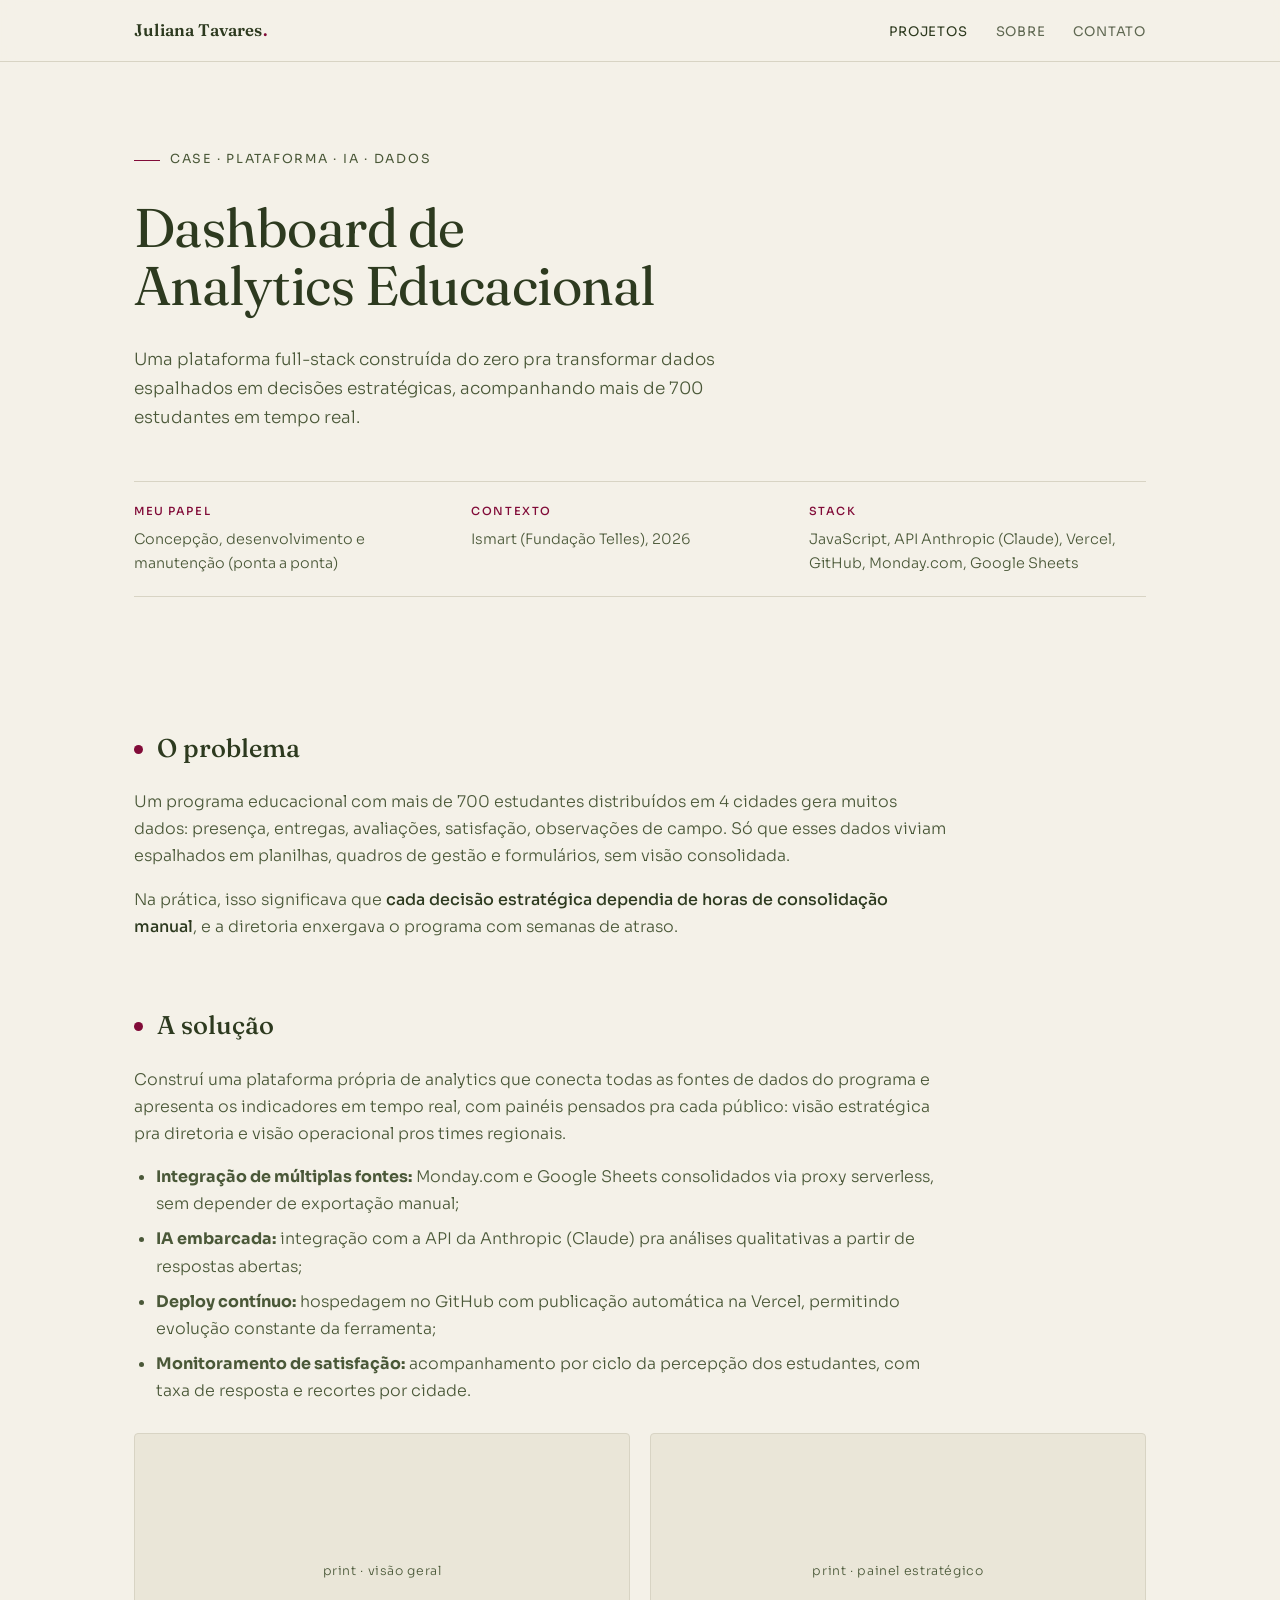
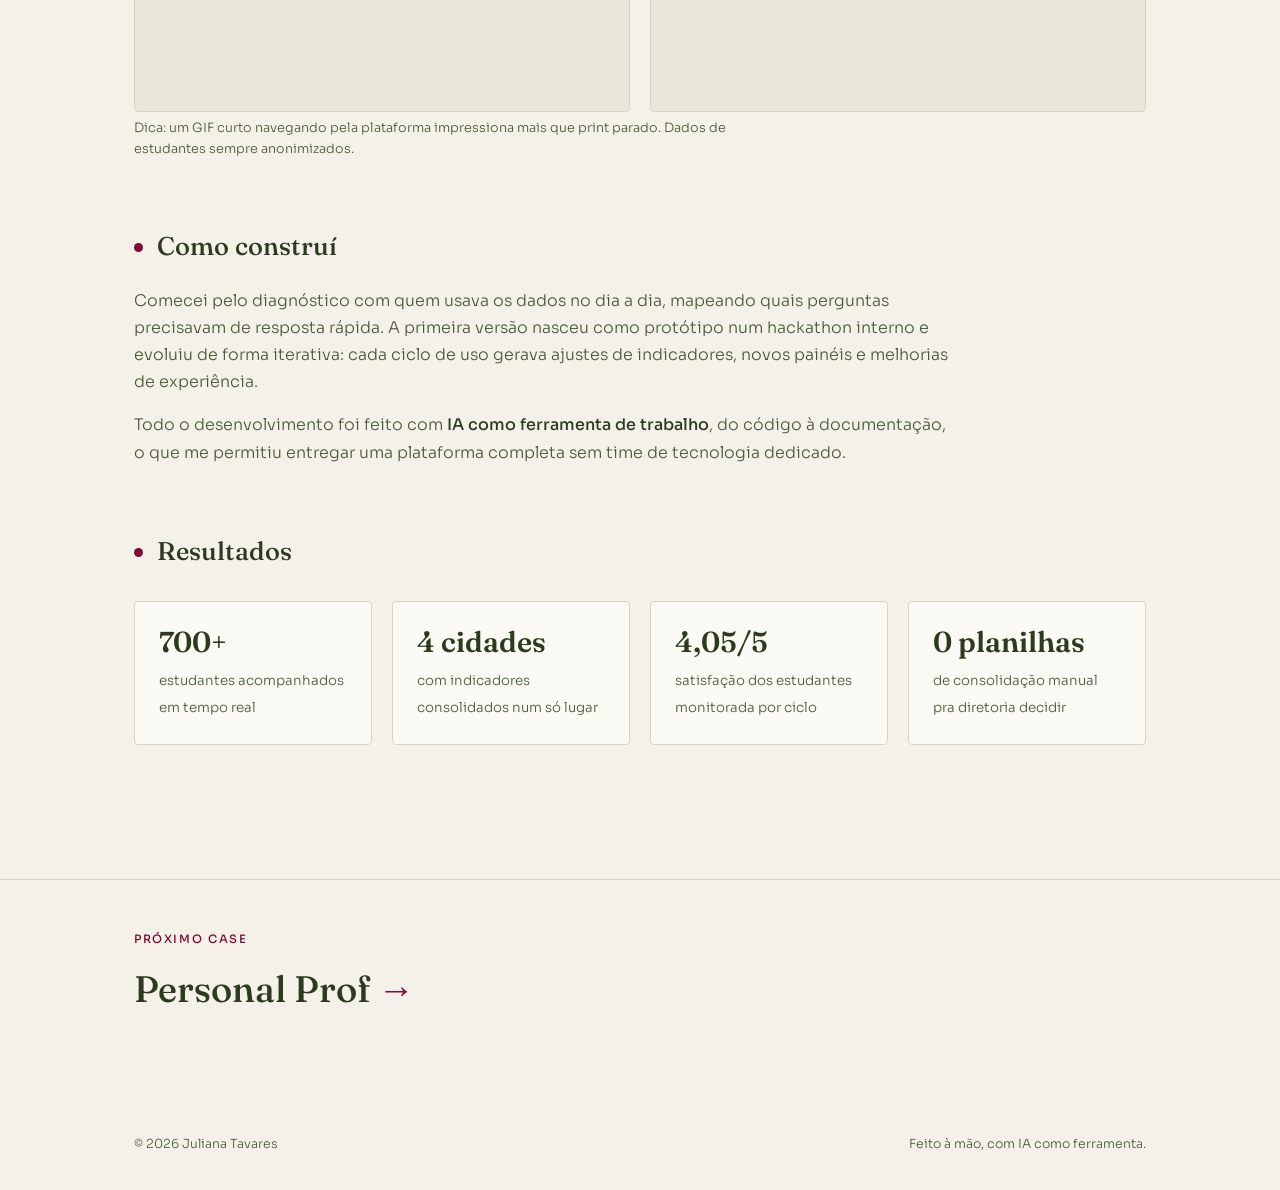
==== projeto-dashboard.html @ 5e798816 "Create projeto-dashboard.html" ====
<!DOCTYPE html>
<html lang="pt-BR">
<head>
<meta charset="UTF-8">
<meta name="viewport" content="width=device-width, initial-scale=1.0">
<title>Dashboard de Analytics Educacional · Juliana Tavares</title>
<meta name="description" content="Case: plataforma full-stack de analytics educacional com IA, construída por Juliana Tavares.">
<link rel="preconnect" href="https://fonts.googleapis.com">
<link rel="preconnect" href="https://fonts.gstatic.com" crossorigin>
<link href="https://fonts.googleapis.com/css2?family=Fraunces:ital,opsz,wght@0,9..144,300..700;1,9..144,300..700&family=Sora:wght@300;400;500;600&display=swap" rel="stylesheet">
<link rel="stylesheet" href="styles.css">
</head>
<body>

<nav>
  <div class="nav-inner">
    <a class="marca" href="index.html">Juliana Tavares<span>.</span></a>
    <ul class="nav-links">
      <li><a href="projetos.html" aria-current="page">Projetos</a></li>
      <li><a href="index.html#sobre">Sobre</a></li>
      <li><a href="index.html#contato">Contato</a></li>
    </ul>
  </div>
</nav>

<header class="hero hero-curto">
  <div class="wrap">
    <p class="eyebrow">Case · Plataforma · IA · Dados</p>
    <h1 class="titulo-pagina">Dashboard de Analytics Educacional</h1>
    <p class="hero-sub">Uma plataforma full-stack construída do zero pra transformar dados espalhados em decisões estratégicas, acompanhando mais de 700 estudantes em tempo real.</p>

    <div class="case-meta">
      <div><strong>Meu papel</strong>Concepção, desenvolvimento e manutenção (ponta a ponta)</div>
      <div><strong>Contexto</strong>Ismart (Fundação Telles), 2026</div>
      <div><strong>Stack</strong>JavaScript, API Anthropic (Claude), Vercel, GitHub, Monday.com, Google Sheets</div>
    </div>
  </div>
</header>

<div class="case-corpo">
  <div class="wrap">

    <div class="case-secao">
      <h2>O problema</h2>
      <p>Um programa educacional com mais de 700 estudantes distribuídos em 4 cidades gera muitos dados: presença, entregas, avaliações, satisfação, observações de campo. Só que esses dados viviam espalhados em planilhas, quadros de gestão e formulários, sem visão consolidada.</p>
      <p>Na prática, isso significava que <strong>cada decisão estratégica dependia de horas de consolidação manual</strong>, e a diretoria enxergava o programa com semanas de atraso.</p>
    </div>

    <div class="case-secao">
      <h2>A solução</h2>
      <p>Construí uma plataforma própria de analytics que conecta todas as fontes de dados do programa e apresenta os indicadores em tempo real, com painéis pensados pra cada público: visão estratégica pra diretoria e visão operacional pros times regionais.</p>
      <ul>
        <li><strong>Integração de múltiplas fontes:</strong> Monday.com e Google Sheets consolidados via proxy serverless, sem depender de exportação manual;</li>
        <li><strong>IA embarcada:</strong> integração com a API da Anthropic (Claude) pra análises qualitativas a partir de respostas abertas;</li>
        <li><strong>Deploy contínuo:</strong> hospedagem no GitHub com publicação automática na Vercel, permitindo evolução constante da ferramenta;</li>
        <li><strong>Monitoramento de satisfação:</strong> acompanhamento por ciclo da percepção dos estudantes, com taxa de resposta e recortes por cidade.</li>
      </ul>

      <div class="galeria">
        <div class="foto">
          <!-- Troque por: <img src="fotos/dashboard-visao-geral.png" alt="Visão geral do dashboard"> -->
          print · visão geral
        </div>
        <div class="foto">
          <!-- Troque por: <img src="fotos/dashboard-painel.png" alt="Painel estratégico"> -->
          print · painel estratégico
        </div>
      </div>
      <p class="legenda">Dica: um GIF curto navegando pela plataforma impressiona mais que print parado. Dados de estudantes sempre anonimizados.</p>
    </div>

    <div class="case-secao">
      <h2>Como construí</h2>
      <p>Comecei pelo diagnóstico com quem usava os dados no dia a dia, mapeando quais perguntas precisavam de resposta rápida. A primeira versão nasceu como protótipo num hackathon interno e evoluiu de forma iterativa: cada ciclo de uso gerava ajustes de indicadores, novos painéis e melhorias de experiência.</p>
      <p>Todo o desenvolvimento foi feito com <strong>IA como ferramenta de trabalho</strong>, do código à documentação, o que me permitiu entregar uma plataforma completa sem time de tecnologia dedicado.</p>
    </div>

    <div class="case-secao">
      <h2>Resultados</h2>
      <div class="resultados">
        <div class="resultado"><strong>700+</strong><span>estudantes acompanhados em tempo real</span></div>
        <div class="resultado"><strong>4 cidades</strong><span>com indicadores consolidados num só lugar</span></div>
        <div class="resultado"><strong>4,05/5</strong><span>satisfação dos estudantes monitorada por ciclo</span></div>
        <div class="resultado"><strong>0 planilhas</strong><span>de consolidação manual pra diretoria decidir</span></div>
      </div>
    </div>

  </div>
</div>

<div class="proximo">
  <a href="projeto-personal-prof.html">
    <span class="rotulo">Próximo case</span>
    <span class="nome">Personal Prof</span>
  </a>
</div>

<footer>
  <div class="wrap">
    <span>© 2026 Juliana Tavares</span>
    <span>Feito à mão, com IA como ferramenta.</span>
  </div>
</footer>

</body>
</html>
---- styles.css ----
:root{
  --musgo:#2D3A1F;
  --musgo-medio:#4A5838;
  --creme:#F4F1E8;
  --creme-escuro:#EAE6D8;
  --vinho:#810B38;
  --card:#FBFAF4;
  --linha:#D8D4C4;
}
*{margin:0;padding:0;box-sizing:border-box}
html{scroll-behavior:smooth}
@media (prefers-reduced-motion: reduce){
  html{scroll-behavior:auto}
  *,*::before,*::after{animation:none!important;transition:none!important}
}
body{
  background:var(--creme);
  color:var(--musgo);
  font-family:'Sora',sans-serif;
  font-weight:300;
  line-height:1.7;
  font-size:1rem;
}
::selection{background:var(--musgo);color:var(--creme)}
a{color:inherit}
a:focus-visible,button:focus-visible{outline:2px solid var(--vinho);outline-offset:3px;border-radius:2px}
.wrap{max-width:1060px;margin:0 auto;padding:0 24px}

/* ---------- NAV ---------- */
nav{
  position:sticky;top:0;z-index:10;
  background:color-mix(in srgb, var(--creme) 88%, transparent);
  backdrop-filter:blur(8px);
  border-bottom:1px solid var(--linha);
}
.nav-inner{display:flex;justify-content:space-between;align-items:center;padding:16px 24px;max-width:1060px;margin:0 auto}
.marca{font-family:'Fraunces',serif;font-weight:600;font-size:1.05rem;text-decoration:none;letter-spacing:.01em}
.marca span{color:var(--vinho)}
.nav-links{display:flex;gap:28px;list-style:none}
.nav-links a{text-decoration:none;font-size:.82rem;font-weight:400;letter-spacing:.06em;text-transform:uppercase;opacity:.75;transition:opacity .2s}
.nav-links a:hover,.nav-links a[aria-current]{opacity:1}
@media(max-width:640px){.nav-links{gap:16px}.nav-links a{font-size:.72rem}}

/* ---------- HERO ---------- */
header.hero{padding:110px 0 90px}
header.hero-curto{padding:80px 0 60px}
.eyebrow{
  display:inline-flex;align-items:center;gap:10px;
  font-size:.78rem;letter-spacing:.14em;text-transform:uppercase;font-weight:400;
  margin-bottom:28px;color:var(--musgo-medio);
}
.eyebrow::before{content:"";width:26px;height:1px;background:var(--vinho)}
h1{
  font-family:'Fraunces',serif;
  font-weight:400;
  font-size:clamp(2.4rem,6vw,4.4rem);
  line-height:1.08;
  letter-spacing:-.01em;
  max-width:16ch;
}
h1 em{font-style:italic;font-weight:500;color:var(--vinho)}
h1.titulo-pagina{font-size:clamp(2rem,5vw,3.4rem)}
.hero-sub{margin-top:30px;max-width:52ch;font-size:1.06rem;color:var(--musgo-medio)}
.hero-acoes{margin-top:44px;display:flex;gap:18px;flex-wrap:wrap}
.botao{
  display:inline-block;text-decoration:none;
  font-size:.85rem;font-weight:500;letter-spacing:.05em;
  padding:14px 28px;border-radius:2px;
  transition:transform .18s ease, background .18s ease;
}
.botao:hover{transform:translateY(-2px)}
.botao-cheio{background:var(--musgo);color:var(--creme)}
.botao-cheio:hover{background:#38471f}
.botao-borda{border:1px solid var(--musgo);color:var(--musgo)}
.botao-borda:hover{background:var(--creme-escuro)}

/* ---------- FAIXA ---------- */
.faixa{background:var(--musgo);color:var(--creme);padding:20px 0;overflow:hidden}
.faixa-itens{display:flex;flex-wrap:wrap;justify-content:space-between;max-width:1060px;margin:0 auto;padding:0 24px}
.faixa-item{padding:8px 18px 8px 0;font-size:.85rem;letter-spacing:.03em}
.faixa-item strong{font-family:'Fraunces',serif;font-weight:600;font-size:1.35rem;display:block;letter-spacing:0}

/* ---------- SEÇÕES ---------- */
section{padding:90px 0}
.sec-titulo{
  font-family:'Fraunces',serif;font-weight:500;
  font-size:clamp(1.7rem,3.5vw,2.4rem);
  margin-bottom:14px;letter-spacing:-.01em;
}
.sec-sub{color:var(--musgo-medio);max-width:60ch;margin-bottom:52px}

/* ---------- CARDS DE PROJETO ---------- */
.projetos{display:grid;grid-template-columns:1fr 1fr;gap:28px}
@media(max-width:800px){.projetos{grid-template-columns:1fr}}
a.projeto{text-decoration:none}
.projeto{
  background:var(--card);
  border:1px solid var(--linha);
  border-radius:4px;
  padding:34px 32px 30px;
  display:flex;flex-direction:column;
  transition:transform .18s ease, box-shadow .18s ease;
}
.projeto:hover{transform:translateY(-4px);box-shadow:0 14px 34px rgba(45,58,31,.10)}
.projeto-tag{font-size:.7rem;letter-spacing:.14em;text-transform:uppercase;font-weight:500;color:var(--vinho);margin-bottom:14px}
.projeto h3{font-family:'Fraunces',serif;font-weight:500;font-size:1.45rem;line-height:1.25;margin-bottom:14px}
.projeto p{font-size:.94rem;color:var(--musgo-medio);flex-grow:1}
.projeto-foto{
  margin:22px -32px;
  background:var(--creme-escuro);
  border-top:1px solid var(--linha);
  border-bottom:1px solid var(--linha);
  aspect-ratio:16/8.5;
  display:flex;align-items:center;justify-content:center;
  font-size:.78rem;color:var(--musgo-medio);letter-spacing:.05em;
  overflow:hidden;
}
.projeto-foto img{width:100%;height:100%;object-fit:cover;display:block}
.projeto-meta{display:flex;flex-wrap:wrap;gap:8px;margin-top:6px}
.chip{
  font-size:.72rem;font-weight:400;letter-spacing:.04em;
  border:1px solid var(--linha);
  padding:5px 12px;border-radius:100px;
  background:var(--creme);
}
.ver-case{
  margin-top:20px;font-size:.82rem;font-weight:500;letter-spacing:.06em;
  text-transform:uppercase;color:var(--vinho);
}
.ver-case::after{content:" →"}

/* ---------- PÁGINA DE PROJETO (CASE) ---------- */
.case-meta{
  display:flex;flex-wrap:wrap;gap:0;
  border-top:1px solid var(--linha);border-bottom:1px solid var(--linha);
  margin-top:48px;
}
.case-meta div{
  flex:1;min-width:180px;padding:20px 24px 20px 0;
  font-size:.9rem;color:var(--musgo-medio);
}
.case-meta div strong{
  display:block;font-size:.7rem;letter-spacing:.14em;text-transform:uppercase;
  color:var(--vinho);font-weight:500;margin-bottom:6px;
}
.case-corpo{padding:70px 0}
.case-secao{margin-bottom:64px}
.case-secao h2{
  font-family:'Fraunces',serif;font-weight:500;font-size:1.6rem;
  margin-bottom:18px;display:flex;align-items:baseline;gap:14px;
}
.case-secao h2::before{
  content:"";width:9px;height:9px;border-radius:50%;
  background:var(--vinho);flex-shrink:0;transform:translateY(-3px);
}
.case-secao p{max-width:68ch;color:var(--musgo-medio);margin-bottom:16px}
.case-secao p strong{color:var(--musgo);font-weight:500}
.case-secao ul{max-width:68ch;color:var(--musgo-medio);padding-left:22px;margin-bottom:16px}
.case-secao li{margin-bottom:8px}

.galeria{display:grid;grid-template-columns:1fr 1fr;gap:20px;margin:28px 0 8px}
@media(max-width:700px){.galeria{grid-template-columns:1fr}}
.galeria-cheia{grid-template-columns:1fr}
.foto{
  background:var(--creme-escuro);
  border:1px solid var(--linha);border-radius:4px;
  aspect-ratio:16/9;
  display:flex;align-items:center;justify-content:center;
  font-size:.78rem;color:var(--musgo-medio);letter-spacing:.05em;
  overflow:hidden;
}
.foto img{width:100%;height:100%;object-fit:cover;display:block}
.legenda{font-size:.8rem;color:var(--musgo-medio);margin-top:-2px;margin-bottom:24px}

.resultados{display:grid;grid-template-columns:repeat(auto-fit,minmax(180px,1fr));gap:20px;margin-top:28px}
.resultado{
  background:var(--card);border:1px solid var(--linha);border-radius:4px;
  padding:24px;
}
.resultado strong{
  font-family:'Fraunces',serif;font-weight:600;font-size:1.8rem;
  display:block;line-height:1.1;margin-bottom:8px;color:var(--musgo);
}
.resultado span{font-size:.84rem;color:var(--musgo-medio)}

.proximo{
  border-top:1px solid var(--linha);
  padding:50px 0 80px;
}
.proximo a{
  text-decoration:none;display:block;max-width:1060px;margin:0 auto;padding:0 24px;
}
.proximo .rotulo{display:block;font-size:.72rem;letter-spacing:.14em;text-transform:uppercase;color:var(--vinho);font-weight:500}
.proximo .nome{
  font-family:'Fraunces',serif;font-weight:500;
  font-size:clamp(1.5rem,3.5vw,2.3rem);margin-top:8px;
  transition:transform .18s ease;display:inline-block;
}
.proximo a:hover .nome{transform:translateX(8px)}
.proximo .nome::after{content:" →";color:var(--vinho)}

/* ---------- SOBRE / CONTATO / FOOTER ---------- */
.ciclo{background:var(--creme-escuro);border-top:1px solid var(--linha);border-bottom:1px solid var(--linha)}
.ciclo-grid{display:grid;grid-template-columns:1fr 1fr 1fr;gap:36px}
@media(max-width:800px){.ciclo-grid{grid-template-columns:1fr}}
.ciclo-item h3{
  font-family:'Fraunces',serif;font-weight:500;font-size:1.25rem;margin-bottom:12px;
  display:flex;align-items:baseline;gap:12px;
}
.ciclo-item h3::before{
  content:"";width:9px;height:9px;border-radius:50%;
  background:var(--vinho);flex-shrink:0;transform:translateY(-2px);
}
.ciclo-item p{font-size:.93rem;color:var(--musgo-medio)}

.sobre-grid{display:grid;grid-template-columns:1.2fr .8fr;gap:64px;align-items:start}
@media(max-width:800px){.sobre-grid{grid-template-columns:1fr;gap:40px}}
.sobre-texto p{margin-bottom:20px;color:var(--musgo-medio)}
.sobre-texto p strong{color:var(--musgo);font-weight:500}
.sobre-lista{list-style:none;border-top:1px solid var(--linha)}
.sobre-lista li{
  padding:16px 0;border-bottom:1px solid var(--linha);
  font-size:.9rem;display:flex;justify-content:space-between;gap:16px;
}
.sobre-lista li span:last-child{color:var(--musgo-medio);text-align:right}
.sobre-lista a{color:var(--vinho);text-decoration-thickness:1px;text-underline-offset:3px}

.contato{background:var(--musgo);color:var(--creme)}
.contato .sec-titulo{color:var(--creme)}
.contato .sec-sub{color:#C9CDB8;margin-bottom:36px}
.contato-links{display:flex;gap:18px;flex-wrap:wrap}
.contato .botao-cheio{background:var(--creme);color:var(--musgo)}
.contato .botao-cheio:hover{background:#fff}
.contato .botao-borda{border-color:#8A9377;color:var(--creme)}
.contato .botao-borda:hover{background:rgba(244,241,232,.08)}

footer{padding:34px 0;font-size:.78rem;color:var(--musgo-medio)}
footer .wrap{display:flex;justify-content:space-between;flex-wrap:wrap;gap:10px}
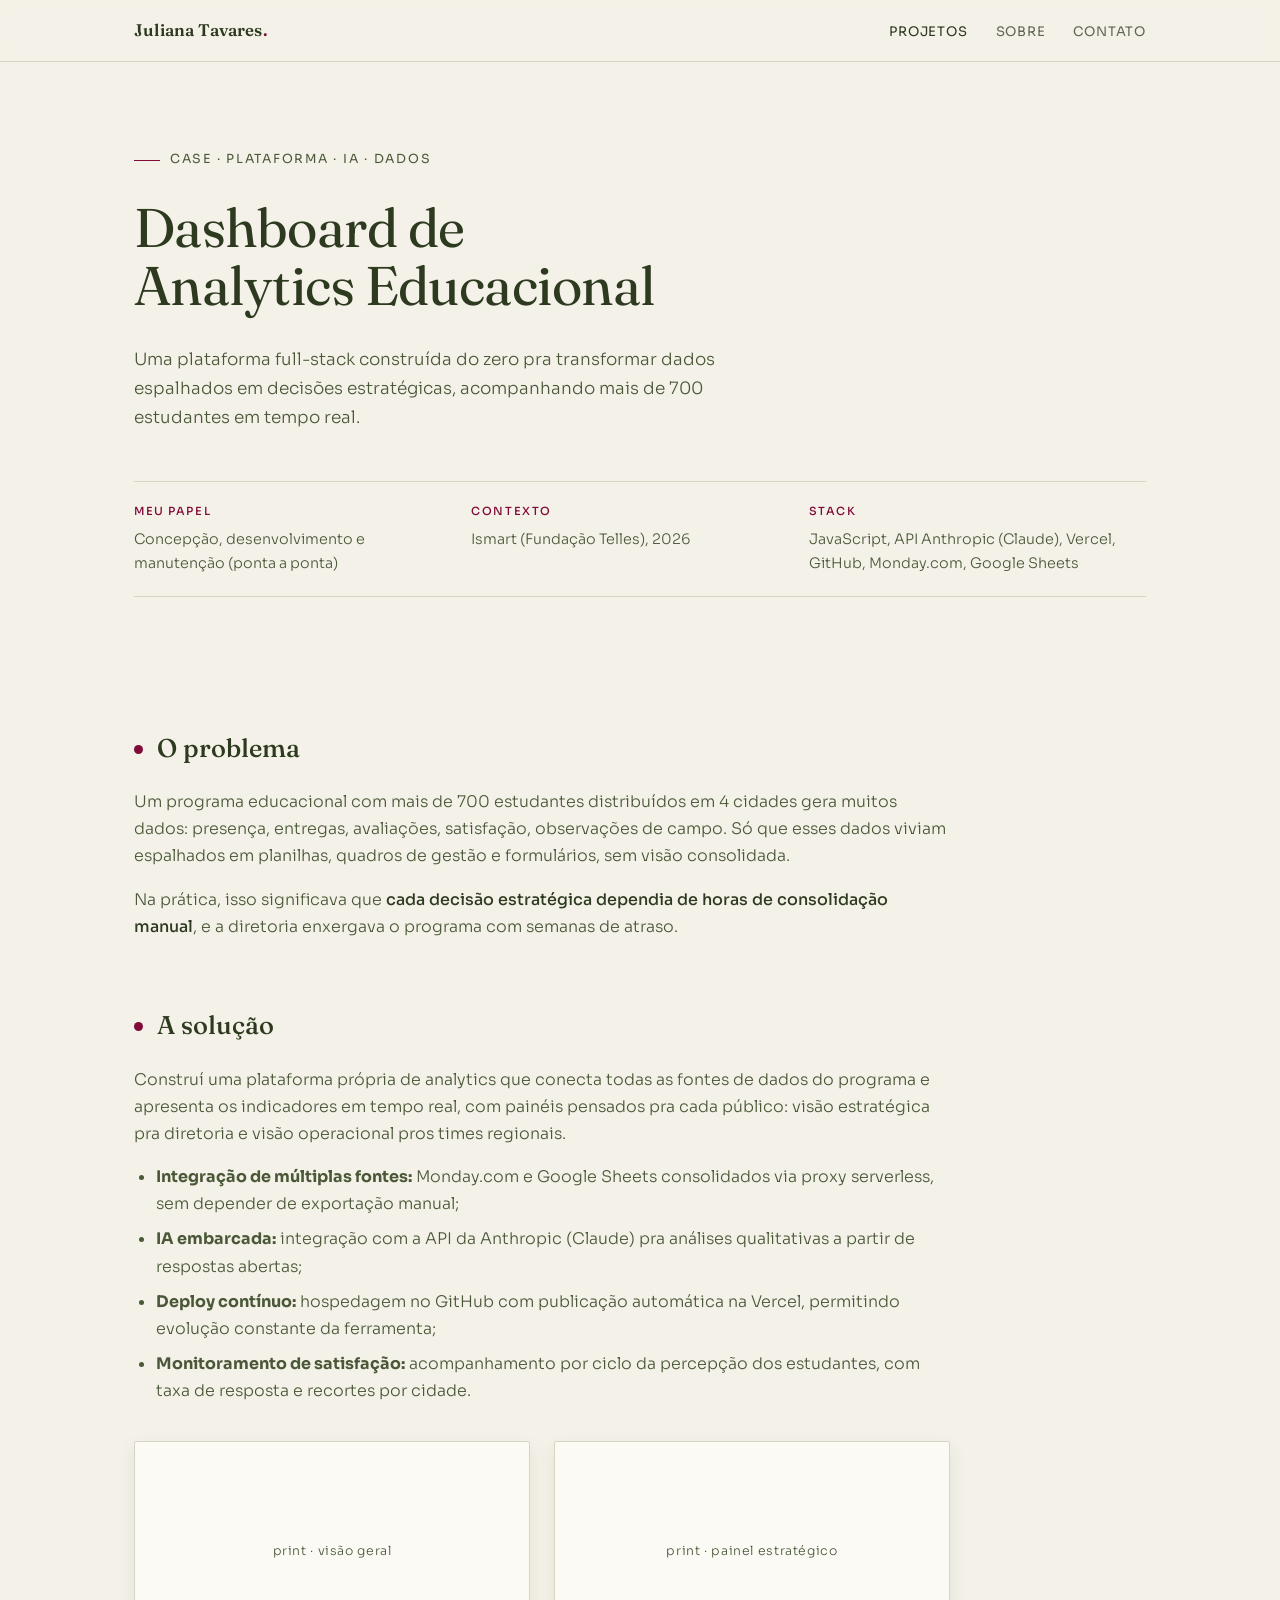
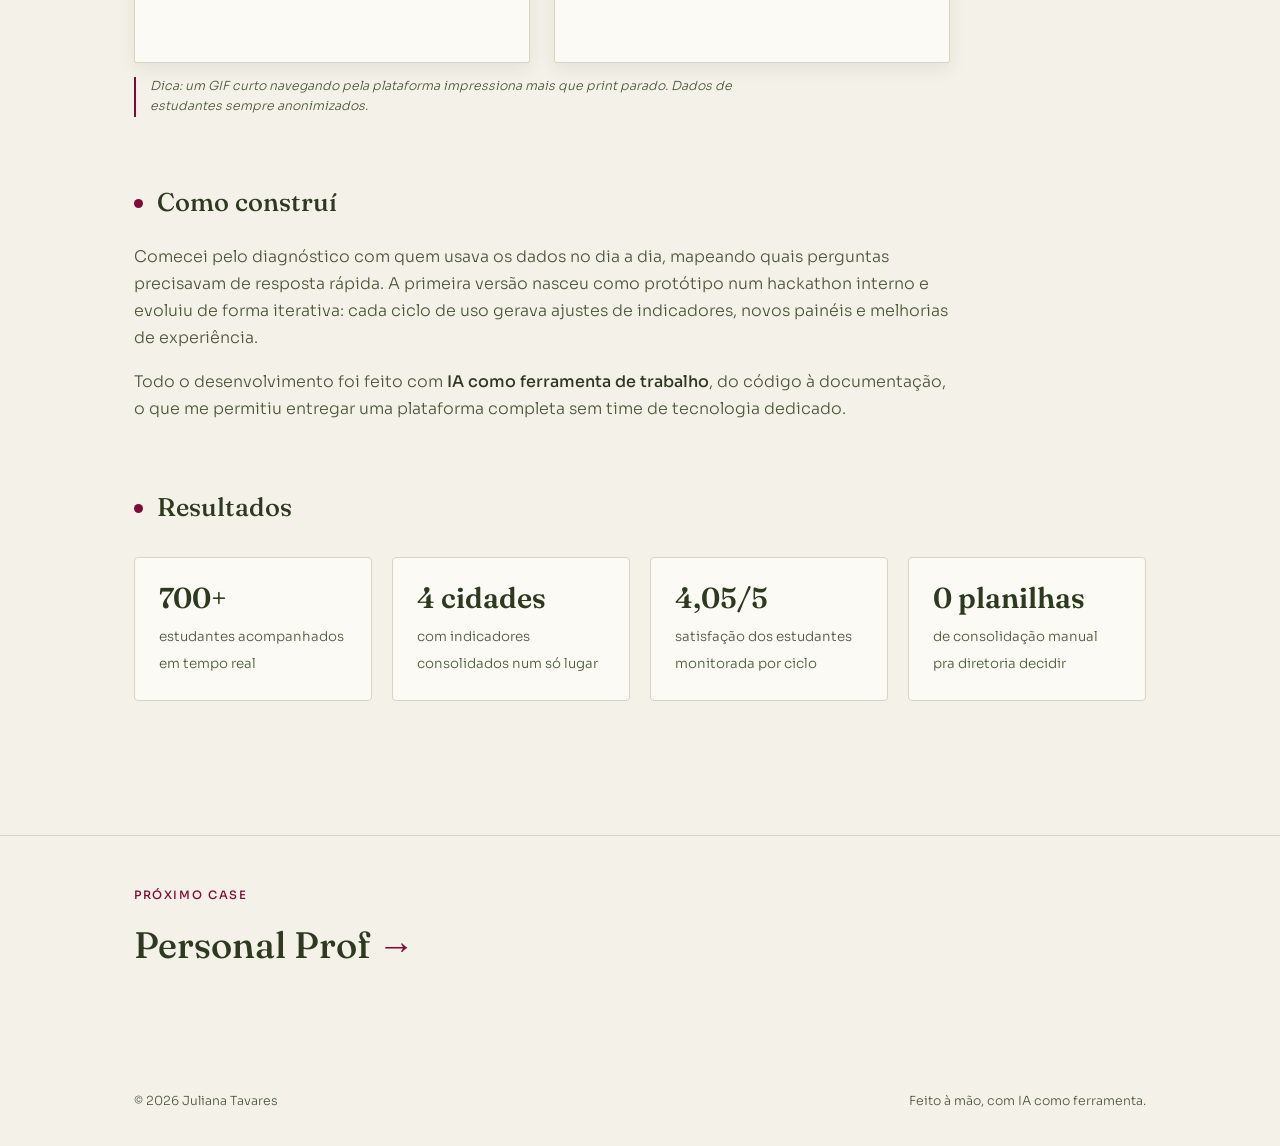
==== commit eb61db58: "Update projeto-dashboard.html" ====
--- a/projeto-dashboard.html
+++ b/projeto-dashboard.html
@@ -102,5 +102,6 @@
   </div>
 </footer>
 
+<script src="script.js" defer></script>
 </body>
 </html>
--- a/styles.css
+++ b/styles.css
@@ -97,16 +97,16 @@
   background:var(--card);
   border:1px solid var(--linha);
   border-radius:4px;
-  padding:34px 32px 30px;
+  padding:26px 26px 24px;
   display:flex;flex-direction:column;
   transition:transform .18s ease, box-shadow .18s ease;
 }
 .projeto:hover{transform:translateY(-4px);box-shadow:0 14px 34px rgba(45,58,31,.10)}
-.projeto-tag{font-size:.7rem;letter-spacing:.14em;text-transform:uppercase;font-weight:500;color:var(--vinho);margin-bottom:14px}
-.projeto h3{font-family:'Fraunces',serif;font-weight:500;font-size:1.45rem;line-height:1.25;margin-bottom:14px}
-.projeto p{font-size:.94rem;color:var(--musgo-medio);flex-grow:1}
+.projeto-tag{font-size:.68rem;letter-spacing:.14em;text-transform:uppercase;font-weight:500;color:var(--vinho);margin-bottom:10px}
+.projeto h3{font-family:'Fraunces',serif;font-weight:500;font-size:1.3rem;line-height:1.25;margin-bottom:10px}
+.projeto p{font-size:.9rem;color:var(--musgo-medio);flex-grow:1}
 .projeto-foto{
-  margin:22px -32px;
+  margin:18px -26px;
   background:var(--creme-escuro);
   border-top:1px solid var(--linha);
   border-bottom:1px solid var(--linha);
@@ -124,7 +124,7 @@
   background:var(--creme);
 }
 .ver-case{
-  margin-top:20px;font-size:.82rem;font-weight:500;letter-spacing:.06em;
+  margin-top:16px;font-size:.82rem;font-weight:500;letter-spacing:.06em;
   text-transform:uppercase;color:var(--vinho);
 }
 .ver-case::after{content:" →"}
@@ -158,19 +158,27 @@
 .case-secao ul{max-width:68ch;color:var(--musgo-medio);padding-left:22px;margin-bottom:16px}
 .case-secao li{margin-bottom:8px}
 
-.galeria{display:grid;grid-template-columns:1fr 1fr;gap:20px;margin:28px 0 8px}
+.galeria{display:grid;grid-template-columns:1fr 1fr;gap:24px;margin:36px 0 14px;max-width:68ch}
 @media(max-width:700px){.galeria{grid-template-columns:1fr}}
 .galeria-cheia{grid-template-columns:1fr}
 .foto{
-  background:var(--creme-escuro);
-  border:1px solid var(--linha);border-radius:4px;
+  background:var(--card);
+  border:1px solid var(--linha);border-radius:2px;
+  padding:10px;
   aspect-ratio:16/9;
   display:flex;align-items:center;justify-content:center;
   font-size:.78rem;color:var(--musgo-medio);letter-spacing:.05em;
   overflow:hidden;
+  box-shadow:0 6px 18px rgba(45,58,31,.08);
 }
 .foto img{width:100%;height:100%;object-fit:cover;display:block}
-.legenda{font-size:.8rem;color:var(--musgo-medio);margin-top:-2px;margin-bottom:24px}
+.legenda{
+  font-size:.78rem;font-style:italic;
+  color:#7A836B;
+  margin-top:0;margin-bottom:40px;max-width:60ch;
+  padding-left:14px;border-left:2px solid var(--vinho);
+  line-height:1.6;
+}
 
 .resultados{display:grid;grid-template-columns:repeat(auto-fit,minmax(180px,1fr));gap:20px;margin-top:28px}
 .resultado{
@@ -236,3 +244,36 @@
 
 footer{padding:34px 0;font-size:.78rem;color:var(--musgo-medio)}
 footer .wrap{display:flex;justify-content:space-between;flex-wrap:wrap;gap:10px}
+
+/* ---------- FOTO SOBRE ---------- */
+.sobre-foto{
+  width:240px;height:240px;
+  object-fit:cover;object-position:center 20%;
+  border-radius:50%;border:1px solid var(--linha);
+  margin:0 auto 32px;display:block;
+  box-shadow:0 10px 30px rgba(45,58,31,.10);
+}
+
+/* ---------- FOTOS EM RETRATO ---------- */
+.foto-retrato{aspect-ratio:4/5}
+
+/* ---------- VÍDEO ---------- */
+.video-case{
+  display:block;
+  width:100%;max-width:320px;
+  border-radius:2px;
+  border:1px solid var(--linha);
+  padding:10px;background:var(--card);
+  box-shadow:0 6px 18px rgba(45,58,31,.08);
+  margin:28px 0 14px;
+}
+.video-case video{width:100%;display:block}
+
+/* ---------- EFEITOS (script.js) ---------- */
+.reveal{opacity:0;transform:translateY(22px);transition:opacity .7s ease, transform .7s ease}
+.reveal.visivel{opacity:1;transform:none}
+.barra-leitura{
+  position:fixed;top:0;left:0;height:3px;width:0;
+  background:var(--vinho);z-index:99;
+  transition:width .1s linear;
+}
